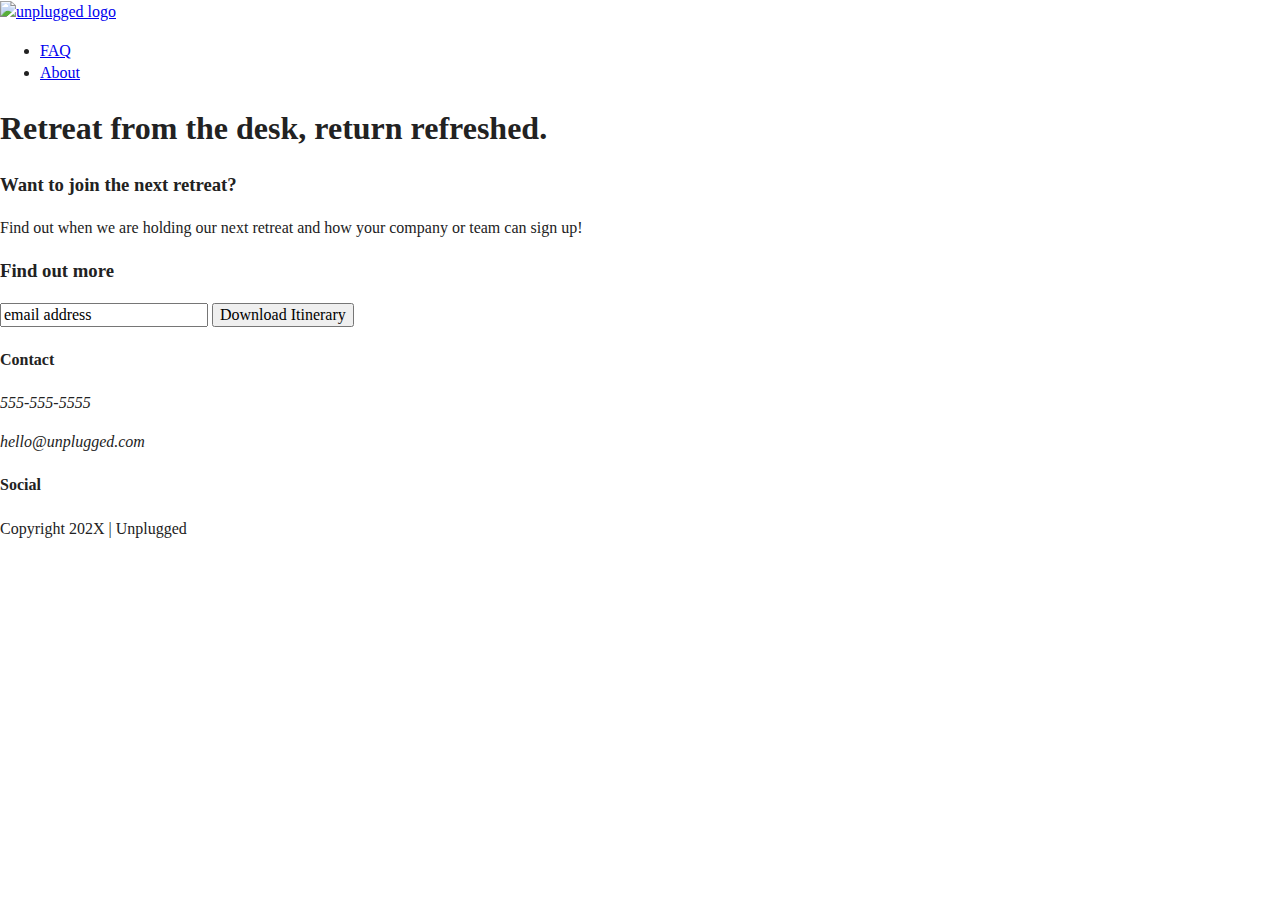
==== index.html @ b441bf8f "homepage html sketched" ====
<!doctype html>
<html class="no-js" lang="">

<head>
  <meta charset="utf-8">
  <title>Unplugged Retreats</title>
  <meta name="description" content="">
  <meta name="viewport" content="width=device-width, initial-scale=1">

  <meta property="og:title" content="">
  <meta property="og:type" content="">
  <meta property="og:url" content="">
  <meta property="og:image" content="">

  <link rel="manifest" href="site.webmanifest">
  <link rel="apple-touch-icon" href="icon.png">
  <!-- Place favicon.ico in the root directory -->

  <link rel="stylesheet" href="css/normalize.css">
  <link rel="stylesheet" href="css/main.css">

  <meta name="theme-color" content="#fafafa">
</head>

<body>

  <header>
    <div>
      <a href="#"><img src="" alt="unplugged logo"></a>
      <nav>
        <ul>
          <li><a href="faq/index.html" rel="noopener">FAQ</a></li>
          <li><a href="about/index.html" rel="noopener">About</a></li>
        </ul>
      </nav>
    </div>
  </header>

  <main>

    <section class="hero-area">
      <div class="content-wrapper">
        <h1>Retreat from the desk, return refreshed.</h1>
      </div>
    </section>

    <aside>
      <h3>Want to join the next retreat?</h3>
      <p>Find out when we are holding our next retreat and how your company or team can sign up!</p>
      <h3>Find out more</h3>
      <div>
        <input type="text" name="name" value="email address">
        <input type="button" value="Download Itinerary">
      </div>
    </aside>
  
  </main> <!-- main wrapper -->
  
  <footer>
    <div class="content-wrapper">
      <div class="footer-contact">
        <div class="contact">
          <h4>Contact</h4>
          <div>
            <div>
              <address>
                <p>555-555-5555</p>
                <p>hello@unplugged.com</p>
              </address>
            </div>
          </div>
        </div>
        <div class="social">
          <h4>Social</h4>
          <p><a href="https://www.facebook.com/yoursite" target="_blank" rel="noopener"></a></p>
          <p><a href="https://x.com/yoursite" target="_blank" rel="noopener"></a></p>
          <p><a href="https://instagram.com/yoursite" target="_blank" rel="noopener"></a></p>
        </div>
      </div> 
      <!-- footer content ends -->
       <div class="copyright">
         <p>Copyright 202X | Unplugged</p>
       </div>
    </div>
    <!-- footer content-wrapper ends -->
  </footer>

  <script src="js/vendor/modernizr-3.11.2.min.js"></script>
  <script src="js/plugins.js"></script>
  <script src="js/main.js"></script>

  <!-- Google Analytics: change UA-XXXXX-Y to be your site's ID. -->
  <script>
    window.ga = function () { ga.q.push(arguments) }; ga.q = []; ga.l = +new Date;
    ga('create', 'UA-XXXXX-Y', 'auto'); ga('set', 'anonymizeIp', true); ga('set', 'transport', 'beacon'); ga('send', 'pageview')
  </script>
  <script src="https://www.google-analytics.com/analytics.js" async></script>
</body>

</html>
---- css/main.css ----
/*! HTML5 Boilerplate v8.0.0 | MIT License | https://html5boilerplate.com/ */

/* main.css 2.1.0 | MIT License | https://github.com/h5bp/main.css#readme */
/*
 * What follows is the result of much research on cross-browser styling.
 * Credit left inline and big thanks to Nicolas Gallagher, Jonathan Neal,
 * Kroc Camen, and the H5BP dev community and team.
 */

/* ==========================================================================
   Base styles: opinionated defaults
   ========================================================================== */

html {
  color: #222;
  font-size: 1em;
  line-height: 1.4;
}

/*
 * Remove text-shadow in selection highlight:
 * https://twitter.com/miketaylr/status/12228805301
 *
 * Vendor-prefixed and regular ::selection selectors cannot be combined:
 * https://stackoverflow.com/a/16982510/7133471
 *
 * Customize the background color to match your design.
 */

::-moz-selection {
  background: #b3d4fc;
  text-shadow: none;
}

::selection {
  background: #b3d4fc;
  text-shadow: none;
}

/*
 * A better looking default horizontal rule
 */

hr {
  display: block;
  height: 1px;
  border: 0;
  border-top: 1px solid #ccc;
  margin: 1em 0;
  padding: 0;
}

/*
 * Remove the gap between audio, canvas, iframes,
 * images, videos and the bottom of their containers:
 * https://github.com/h5bp/html5-boilerplate/issues/440
 */

audio,
canvas,
iframe,
img,
svg,
video {
  vertical-align: middle;
}

/*
 * Remove default fieldset styles.
 */

fieldset {
  border: 0;
  margin: 0;
  padding: 0;
}

/*
 * Allow only vertical resizing of textareas.
 */

textarea {
  resize: vertical;
}

/* ==========================================================================
   Author's custom styles
   ========================================================================== */

/* ==========================================================================
   Helper classes
   ========================================================================== */

/*
 * Hide visually and from screen readers
 */

.hidden,
[hidden] {
  display: none !important;
}

/*
 * Hide only visually, but have it available for screen readers:
 * https://snook.ca/archives/html_and_css/hiding-content-for-accessibility
 *
 * 1. For long content, line feeds are not interpreted as spaces and small width
 *    causes content to wrap 1 word per line:
 *    https://medium.com/@jessebeach/beware-smushed-off-screen-accessible-text-5952a4c2cbfe
 */

.sr-only {
  border: 0;
  clip: rect(0, 0, 0, 0);
  height: 1px;
  margin: -1px;
  overflow: hidden;
  padding: 0;
  position: absolute;
  white-space: nowrap;
  width: 1px;
  /* 1 */
}

/*
 * Extends the .sr-only class to allow the element
 * to be focusable when navigated to via the keyboard:
 * https://www.drupal.org/node/897638
 */

.sr-only.focusable:active,
.sr-only.focusable:focus {
  clip: auto;
  height: auto;
  margin: 0;
  overflow: visible;
  position: static;
  white-space: inherit;
  width: auto;
}

/*
 * Hide visually and from screen readers, but maintain layout
 */

.invisible {
  visibility: hidden;
}

/*
 * Clearfix: contain floats
 *
 * For modern browsers
 * 1. The space content is one way to avoid an Opera bug when the
 *    `contenteditable` attribute is included anywhere else in the document.
 *    Otherwise it causes space to appear at the top and bottom of elements
 *    that receive the `clearfix` class.
 * 2. The use of `table` rather than `block` is only necessary if using
 *    `:before` to contain the top-margins of child elements.
 */

.clearfix::before,
.clearfix::after {
  content: " ";
  display: table;
}

.clearfix::after {
  clear: both;
}

/* ==========================================================================
   EXAMPLE Media Queries for Responsive Design.
   These examples override the primary ('mobile first') styles.
   Modify as content requires.
   ========================================================================== */

@media only screen and (min-width: 35em) {
  /* Style adjustments for viewports that meet the condition */
}

@media print,
  (-webkit-min-device-pixel-ratio: 1.25),
  (min-resolution: 1.25dppx),
  (min-resolution: 120dpi) {
  /* Style adjustments for high resolution devices */
}

/* ==========================================================================
   Print styles.
   Inlined to avoid the additional HTTP request:
   https://www.phpied.com/delay-loading-your-print-css/
   ========================================================================== */

@media print {
  *,
  *::before,
  *::after {
    background: #fff !important;
    color: #000 !important;
    /* Black prints faster */
    box-shadow: none !important;
    text-shadow: none !important;
  }

  a,
  a:visited {
    text-decoration: underline;
  }

  a[href]::after {
    content: " (" attr(href) ")";
  }

  abbr[title]::after {
    content: " (" attr(title) ")";
  }

  /*
   * Don't show links that are fragment identifiers,
   * or use the `javascript:` pseudo protocol
   */
  a[href^="#"]::after,
  a[href^="javascript:"]::after {
    content: "";
  }

  pre {
    white-space: pre-wrap !important;
  }

  pre,
  blockquote {
    border: 1px solid #999;
    page-break-inside: avoid;
  }

  /*
   * Printing Tables:
   * https://web.archive.org/web/20180815150934/http://css-discuss.incutio.com/wiki/Printing_Tables
   */
  thead {
    display: table-header-group;
  }

  tr,
  img {
    page-break-inside: avoid;
  }

  p,
  h2,
  h3 {
    orphans: 3;
    widows: 3;
  }

  h2,
  h3 {
    page-break-after: avoid;
  }
}
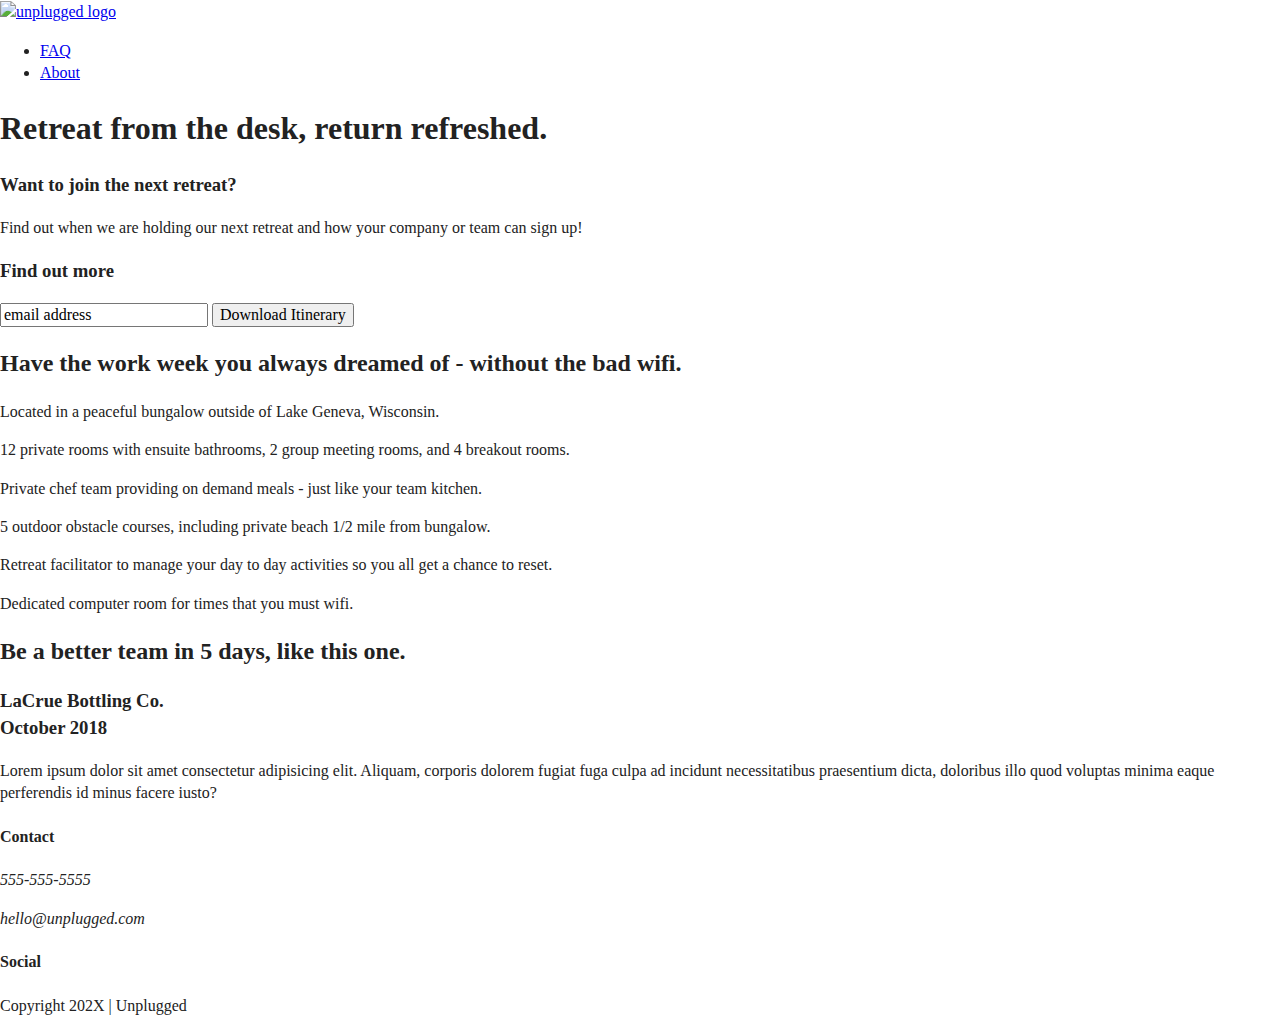
==== commit 8053d404: "homepage and about page html sketched" ====
--- a/index.html
+++ b/index.html
@@ -25,8 +25,9 @@
 <body>
 
   <header>
-    <div>
+    <div class="content-wrapper">
       <a href="#"><img src="" alt="unplugged logo"></a>
+      <div class="header-divider"></div>
       <nav>
         <ul>
           <li><a href="faq/index.html" rel="noopener">FAQ</a></li>
@@ -45,45 +46,108 @@
     </section>
 
     <aside>
-      <h3>Want to join the next retreat?</h3>
-      <p>Find out when we are holding our next retreat and how your company or team can sign up!</p>
-      <h3>Find out more</h3>
-      <div>
-        <input type="text" name="name" value="email address">
-        <input type="button" value="Download Itinerary">
+      <div class="content-wrapper">
+        <div class="form-description">
+          <h3>Want to join the next retreat?</h3>
+          <p>Find out when we are holding our next retreat and how your company or team can sign up!</p>
+        </div>
+        <div class="form">
+          <h3>Find out more</h3>
+          <input type="text" name="name" value="email address">
+          <input type="button" value="Download Itinerary">
+        </div>
       </div>
     </aside>
-  
+
+    <section class="features">
+      <div class="content-wrapper">
+        <h2>Have the work week you always dreamed of - without the bad wifi.</h2>
+        <div class="features-items">
+          <article>
+            <p class="fontawesome-icon"></p>
+            <p class="features-item-description">
+              Located in a peaceful bungalow outside of Lake Geneva, Wisconsin. 
+            </p>
+          </article>
+          <article>
+            <p class="fontawesome-icon"></p>
+            <p class="features-item-description">
+              12 private rooms with ensuite bathrooms, 2 group meeting rooms, and 4 breakout rooms.
+            </p>
+          </article>
+          <article>
+            <p class="fontawesome-icon"></p>
+            <p class="features-item-description">
+              Private chef team providing on demand meals - just like your team kitchen.
+            </p>
+          </article>
+          <article>
+            <p class="fontawesome-icon"></p>
+            <p class="features-item-description">
+              5 outdoor obstacle courses, including private beach 1/2 mile from bungalow.
+            </p>
+          </article>
+          <article>
+            <p class="fontawesome-icon"></p>
+            <p class="features-item-description">
+              Retreat facilitator to manage your day to day activities so you all get a chance to reset.
+            </p>
+          </article>
+          <article>
+            <p class="fontawesome-icon"></p>
+            <p class="features-item-description">
+              Dedicated computer room for times that you must wifi.
+            </p>
+          </article>
+        </div>
+      </div>
+    </section>
+
+    <section class="reviews">
+      <div class="content-wrapper">
+        <h2>Be a better team in 5 days, like this one.</h2>
+        <article>
+          <!-- team image -->
+          <div>  
+            <h3>LaCrue Bottling Co. <br>October 2018</h3>
+            <p>
+              Lorem ipsum dolor sit amet consectetur adipisicing elit.
+              Aliquam, corporis dolorem fugiat fuga culpa ad incidunt necessitatibus praesentium dicta, 
+              doloribus illo quod voluptas minima eaque perferendis id minus facere iusto?
+            </p>
+          </div>
+        </article>
+      </div>
+    </section>
+
   </main> <!-- main wrapper -->
-  
+
   <footer>
     <div class="content-wrapper">
-      <div class="footer-contact">
+      <div class="footer-content">
         <div class="contact">
           <h4>Contact</h4>
-          <div>
-            <div>
-              <address>
-                <p>555-555-5555</p>
-                <p>hello@unplugged.com</p>
-              </address>
-            </div>
-          </div>
+          <address>
+            <p>555-555-5555</p>
+            <p>hello@unplugged.com</p>
+          </address>
         </div>
         <div class="social">
           <h4>Social</h4>
-          <p><a href="https://www.facebook.com/yoursite" target="_blank" rel="noopener"></a></p>
-          <p><a href="https://x.com/yoursite" target="_blank" rel="noopener"></a></p>
-          <p><a href="https://instagram.com/yoursite" target="_blank" rel="noopener"></a></p>
+          <div class="social-icons">
+            <p><a href="https://www.facebook.com/skillcrush" target="_blank" rel="noopener"></a></p>
+            <p><a href="https://x.com/skillcrush" target="_blank" rel="noopener"></a></p>
+            <p><a href="https://instagram.com/skillcrush" target="_blank" rel="noopener"></a></p>
+          </div>
         </div>
-      </div> 
+      </div>
       <!-- footer content ends -->
-       <div class="copyright">
-         <p>Copyright 202X | Unplugged</p>
-       </div>
     </div>
     <!-- footer content-wrapper ends -->
-  </footer>
+      <div class="copyright">
+        <p>Copyright 202X | Unplugged</p>
+      </div>
+    </footer>
 
   <script src="js/vendor/modernizr-3.11.2.min.js"></script>
   <script src="js/plugins.js"></script>
@@ -97,4 +161,4 @@
   <script src="https://www.google-analytics.com/analytics.js" async></script>
 </body>
 
-</html>
+</html>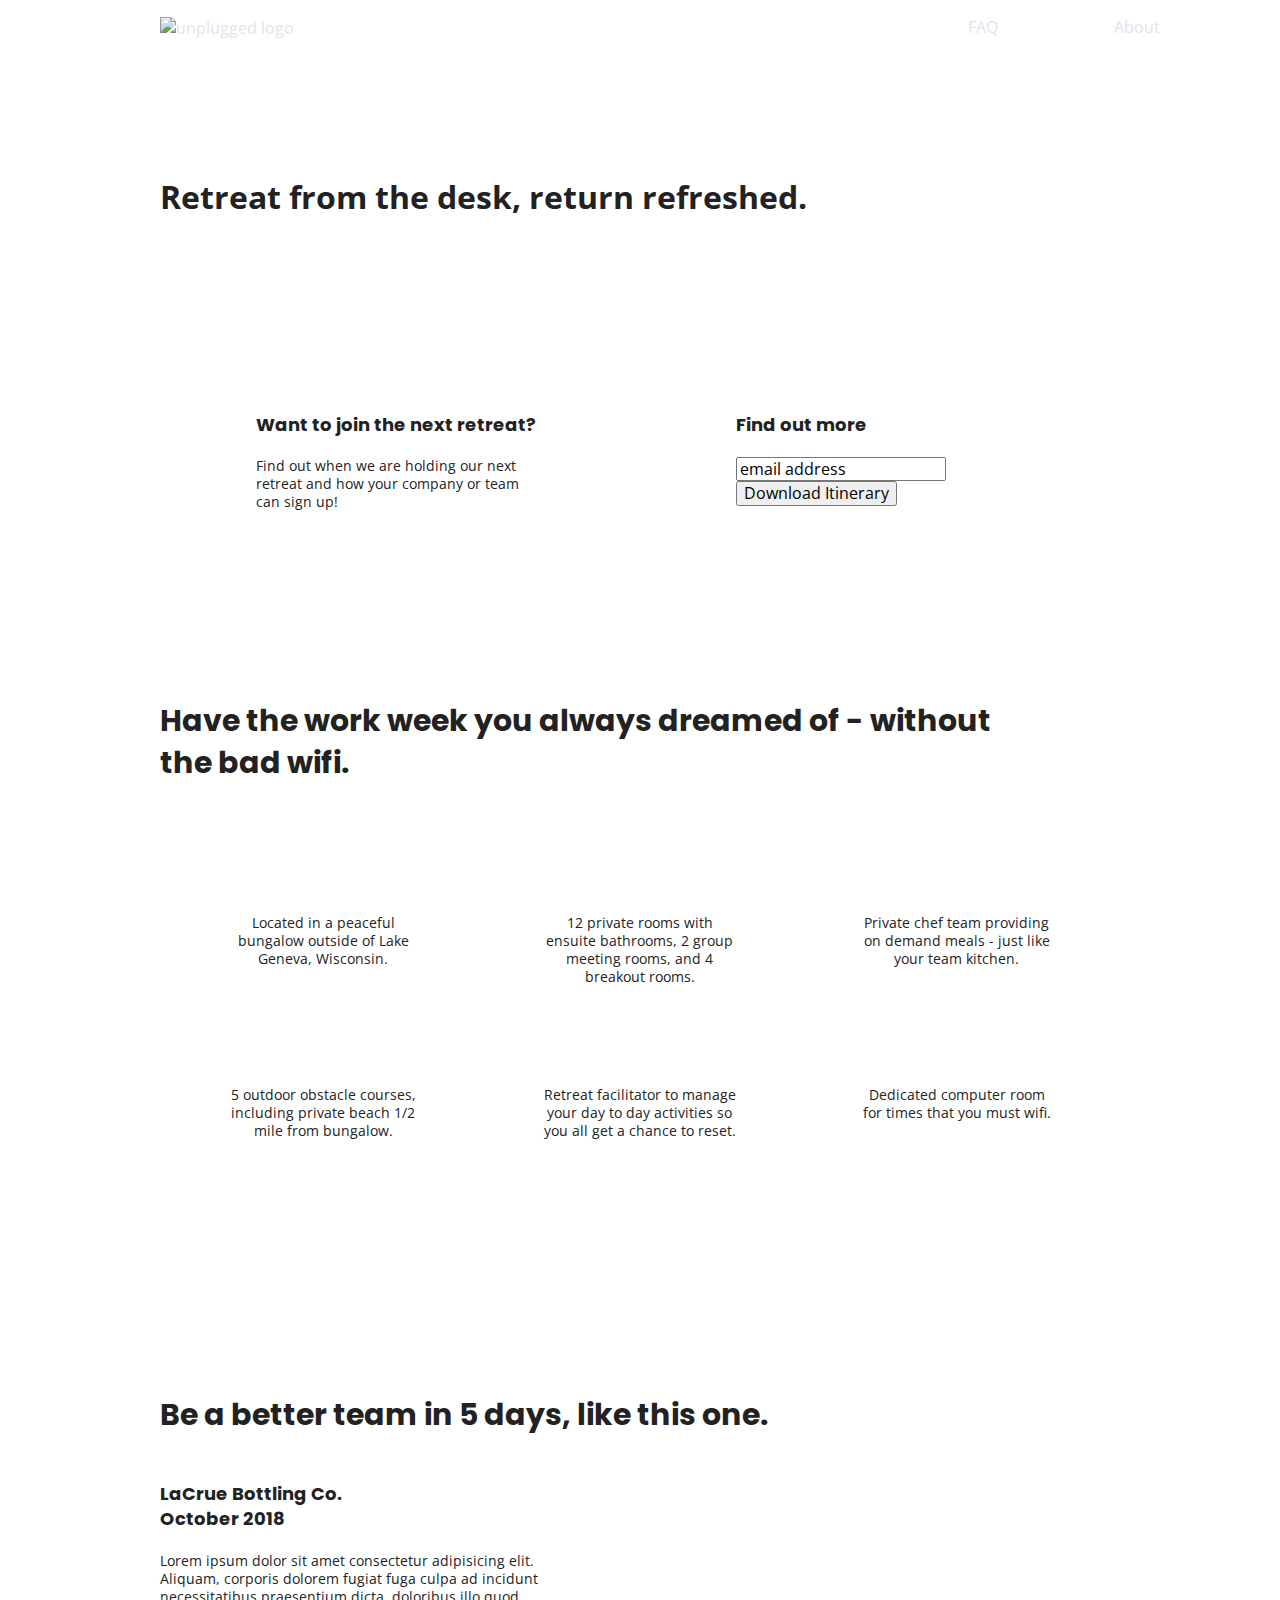
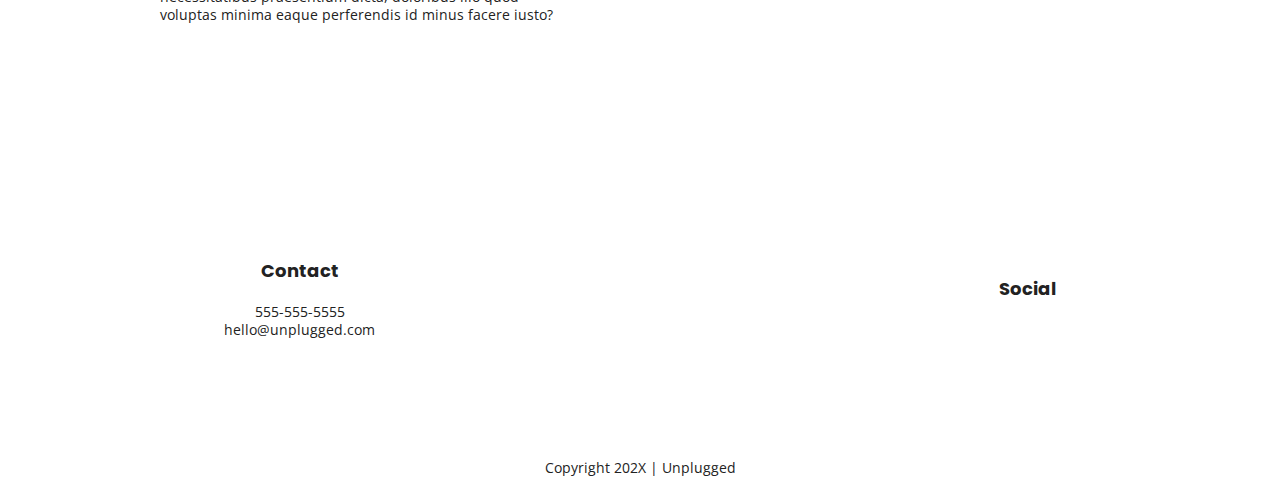
==== commit 09455aa3: "font styles added" ====
--- a/index.html
+++ b/index.html
@@ -18,6 +18,7 @@
 
   <link rel="stylesheet" href="css/normalize.css">
   <link rel="stylesheet" href="css/main.css">
+  <link href="https://fonts.googleapis.com/css?family=Open+Sans:400,700|Poppins:500,700" rel="stylesheet">
 
   <meta name="theme-color" content="#fafafa">
 </head>
--- a/css/main.css
+++ b/css/main.css
@@ -86,6 +86,229 @@
 /* ==========================================================================
    Author's custom styles
    ========================================================================== */
+
+/* General Styles */
+
+html {
+  font-size: 1rem;
+}
+
+body {
+  font-size: 1em;
+  font-family: 'Open Sans', sans-serif;
+  text-align: left;
+}
+
+ul,
+ol {
+  list-style-type: none;
+}
+
+a {
+  color: #e2e3ed;
+  text-decoration: none;
+}
+
+h2 {
+  font-family: 'Poppins', sans-serif;
+  font-size: 1.875em;
+}
+
+h3,
+h4 {
+  font-family: 'Poppins', sans-serif;
+  margin: 20px 0;
+  font-size: 1.125em;
+}
+
+p {
+  font-size: .875em;
+  line-height: 1.285;
+}
+
+address {
+  font-style: normal;
+}
+
+.content-wrapper {
+  width: 90%;
+  margin: 50px 0;
+}
+
+/* --- base header - footer styles --- */
+header {
+  display: flex;
+  justify-content: center;
+  padding: 15px 0;
+}
+
+header .content-wrapper {
+  display: flex;
+  justify-content: center;
+  align-items: center;
+  flex-flow: row wrap;
+  margin: 0;
+}
+
+.header-divider {
+  width: 100%;
+  height: 1px;
+  margin: 10px 0 20px 0;
+}
+
+header nav {
+  width: 60%;
+}
+
+header nav ul {
+  display: flex;
+  justify-content: space-around;
+  width: 100%;
+  margin: 0;
+}
+
+footer {
+  display: flex;
+  flex-direction: column;
+  align-items: center;
+  text-align: center;
+}
+
+footer .content-wrapper {
+  width: 55%;
+}
+
+footer .contact {
+  margin-bottom: 50px;
+}
+
+footer .social-icons {
+  display: flex;
+  justify-content: space-around;
+  align-items: center;
+}
+
+footer .social-icons p {
+  display: flex;
+  justify-content: center;
+  align-items: center;
+}
+
+footer p {
+  margin: 0;
+}
+
+footer h4 {
+  margin: 20px 0;
+}
+
+footer .copyright {
+  margin: 20px 0;
+}
+
+/* homepage */
+
+.hero-area {
+  display: flex;
+  justify-content: center;
+}
+
+aside {
+  display: flex;
+  justify-content: center;
+}
+
+aside h3 {
+  margin: 20px 0;
+}
+
+.form-description p {
+  margin-bottom: 30;
+}
+
+.features {
+  display: flex;
+  justify-content: center;
+}
+
+.features h2 {
+  margin-bottom: 60px;
+}
+
+.features .features-items {
+  display: flex;
+  justify-content: center;
+  align-items: flex-start;
+  flex-flow: row wrap;
+  text-align: center;
+}
+
+.features article {
+  width: 60%;
+  margin: 30px 0;
+}
+
+.features p {
+  margin: 0;
+}
+
+.features article .fontawesome-icon {
+  margin-bottom: 40px;
+}
+
+.reviews {
+  display: flex;
+  justify-content: center;
+}
+
+.reviews h3 {
+  width: 55%;
+}
+
+
+/* About page */
+
+.mission {
+  display: flex;
+  justify-content: center;
+}
+
+.contact-section {
+  display: flex;
+  justify-content: center;
+}
+
+.contact-content p {
+  margin: 0;
+}
+
+/* FAQ page */
+
+.faq {
+  display: flex;
+  justify-content: center;
+}
+
+.faq .content-wrapper {
+  display: flex;
+  justify-content: center;
+  align-items: flex-start;
+  flex-flow: row wrap;
+  margin: 50px 0 0 0;
+}
+
+.faq h2 {
+  margin-bottom: 40px;
+}
+
+.faq-content {
+  margin-bottom: 50px;
+}
+
+
+
+
+
 
 /* ==========================================================================
    Helper classes
@@ -175,15 +398,200 @@
    Modify as content requires.
    ========================================================================== */
 
-@media only screen and (min-width: 35em) {
-  /* Style adjustments for viewports that meet the condition */
-}
-
-@media print,
-  (-webkit-min-device-pixel-ratio: 1.25),
-  (min-resolution: 1.25dppx),
-  (min-resolution: 120dpi) {
-  /* Style adjustments for high resolution devices */
+/* Tablet Styles */
+@media only screen and (min-width: 768px) {
+
+  /* General styles */
+  .content-wrapper {
+    max-width: 640px;
+    margin: 100px 0;
+  }
+
+  /* Header */
+
+  header {
+    padding: 33px 0;
+  }
+
+
+  header .content-wrapper {
+    width: 100%;
+    justify-content: space-between;
+  }
+
+  header nav {
+    width: 20%;
+  }
+
+  header nav ul {
+    justify-content: space-between;
+  }
+
+  .header-divider {
+    display: none;
+  }
+
+  /* Aside */
+
+  aside .content-wrapper {
+    display: flex;
+    justify-content: space-between;
+    align-content: flex-start;
+    margin: 50px 0;
+  }
+
+  aside .content-wrapper .form-description,
+  aside .content-wrapper .form {
+    width: 40%;
+    margin: 0;
+  }
+
+  /* Features */
+
+  .features article {
+    display: flex;
+    align-items: center;
+    flex-flow: column wrap;
+    flex-basis: 50%;
+  }
+
+  .features .features-item-description {
+    width: 62%;
+  }
+
+  /* Reviews */
+  .reviews article {
+    display: flex;
+    justify-content: space-between;
+  }
+
+  /* reviews IMAGE next to div 50% */
+
+  .reviews article div {
+    width: 49%;
+  }
+
+  /* Footer */
+  footer .content-wrapper {
+    width: 65%;
+  }
+
+  .footer-content {
+    display: flex;
+    justify-content: space-between;
+    align-items: center;
+  }
+
+  footer .contact {
+    margin-bottom: 0;
+  }
+
+  footer .copyright {
+    width: 100%;
+  }
+
+  /* ==========================================================================
+   About Page
+   ========================================================================== */
+
+  .mission-content {
+    display: flex;
+    justify-content: space-between;
+    align-items: flex-start;
+    padding-top: 20px;
+  }
+
+  .mission-content p {
+    width: 45%;
+  }
+
+  .contact-section .content-wrapper h2 {
+    width: 80%;
+  }
+
+  .contact-content {
+    display: flex;
+    justify-content: space-between;
+    align-items: flex-start;
+  }
+
+  /* ==========================================================================
+   FAQ Page
+   ========================================================================== */
+
+  .faq .content-wrapper {
+    justify-content: space-between;
+  }
+
+  .faq-content {
+    flex-basis: 45%;
+  }
+
+  .faq h2 {
+    width: 100%;
+  }
+
+}
+
+@media only screen and (min-width: 1200px) {
+
+  .content-wrapper {
+    max-width: 960px;
+  }
+
+
+  header {
+    padding: 15px;
+  }
+
+  .content-wrapper {
+    max-width: 960px;
+  }
+
+  /* Hero */
+  .hero-area h1 {
+    width: 80%;
+  }
+
+  /* Aside */
+  aside .content-wrapper {
+    justify-content: space-around;
+  }
+
+  aside .content-wrapper .form-description,
+  aside .content-wrapper .form {
+    width: 30%;
+  }
+
+  /* Features */
+  .features h2 {
+    width: 90%;
+  }
+
+  .features article {
+    flex-basis: 33%;
+  }
+
+  /* Reviews */
+  .reviews article div {
+    width: 42%;
+  }
+
+  /* ==========================================================================
+ About Page
+ ========================================================================== */
+  .mission h2,
+  .contact-section .content-wrapper h2 {
+    width: 95%;
+  }
+
+  /* ==========================================================================
+ FAQ Page
+ ========================================================================== */
+  .faq h2 {
+    width: 100%;
+  }
+
 }
 
 /* ==========================================================================
@@ -193,6 +601,7 @@
    ========================================================================== */
 
 @media print {
+
   *,
   *::before,
   *::after {
@@ -259,5 +668,4 @@
   h3 {
     page-break-after: avoid;
   }
-}
-
+}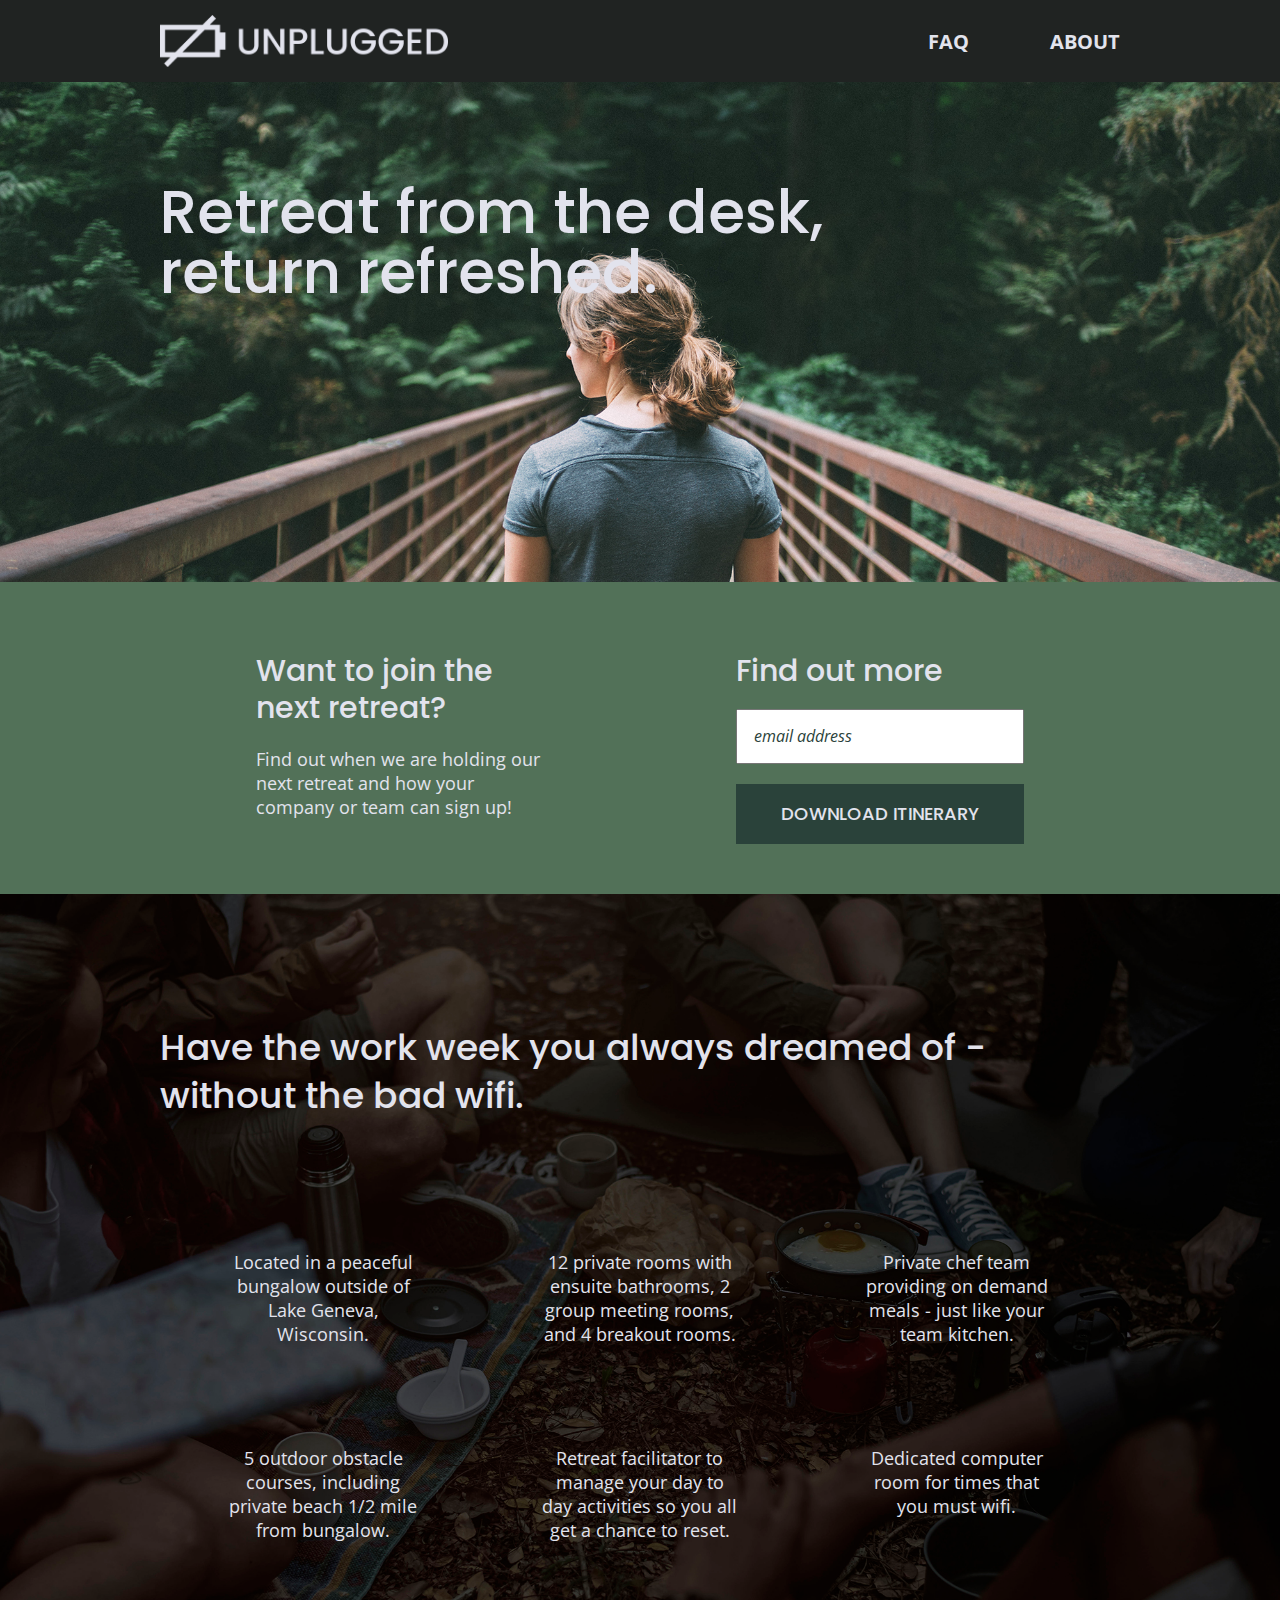
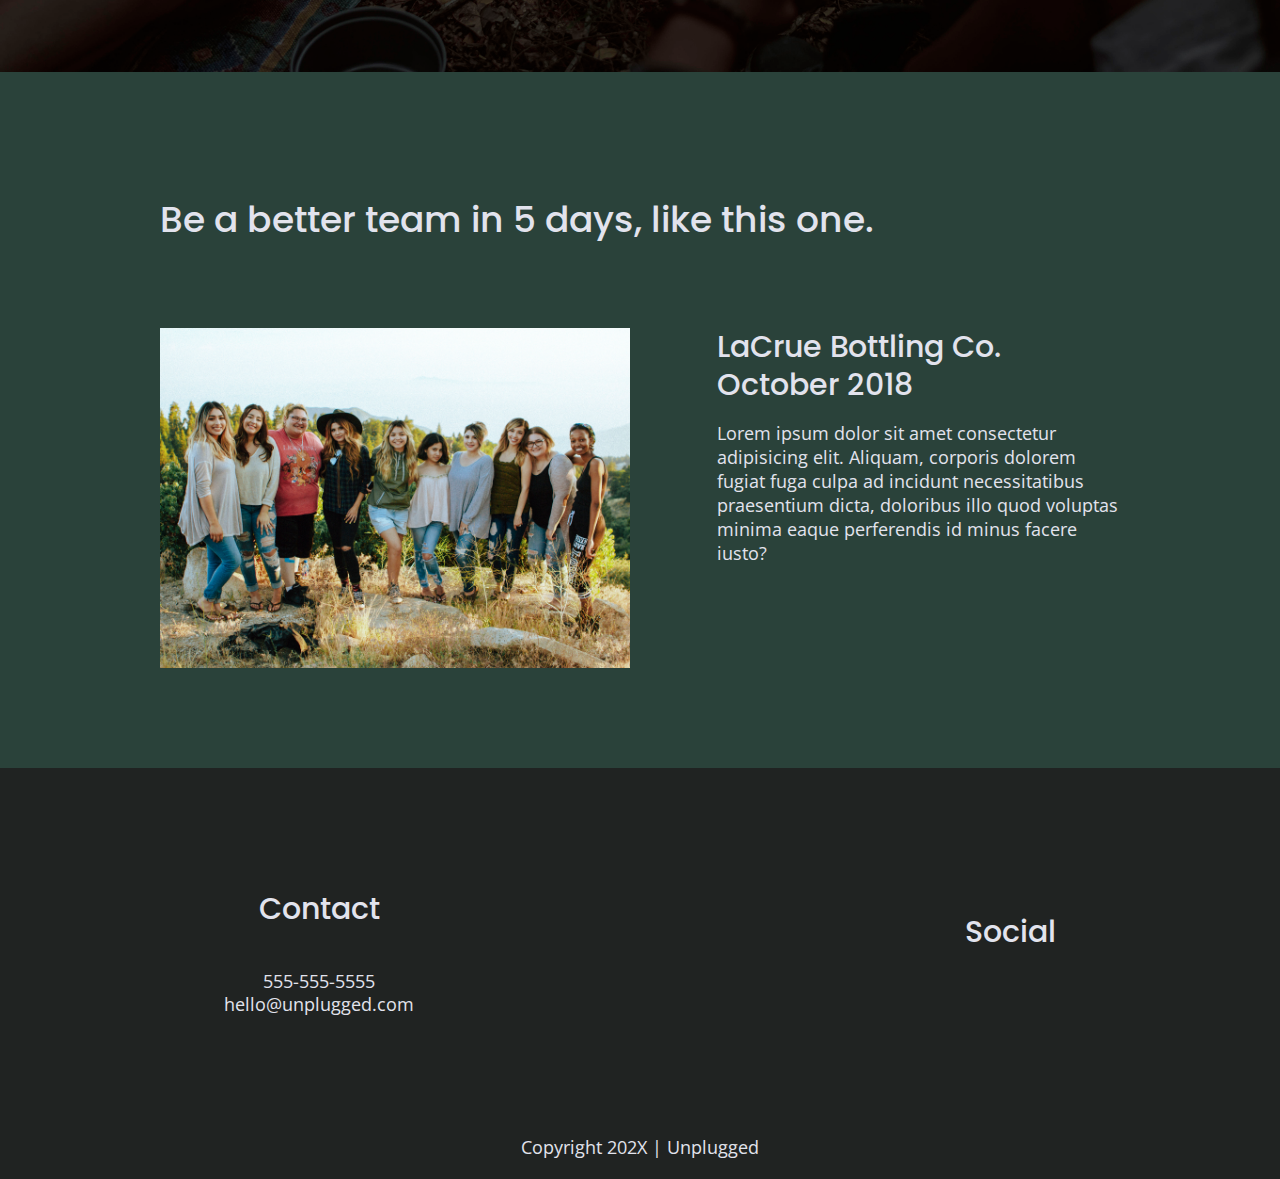
==== commit e1597cd1: "images added to homepage" ====
--- a/index.html
+++ b/index.html
@@ -27,7 +27,9 @@
 
   <header>
     <div class="content-wrapper">
-      <a href="#"><img src="" alt="unplugged logo"></a>
+      <figure>
+        <a href="#"><img src="img/unpluggedlogo.png" alt="unplugged logo"></a>
+      </figure>
       <div class="header-divider"></div>
       <nav>
         <ul>
@@ -108,7 +110,9 @@
       <div class="content-wrapper">
         <h2>Be a better team in 5 days, like this one.</h2>
         <article>
-          <!-- team image -->
+          <figure>
+            <img src="img/unplugged-retreat-lacrue.jpg" alt="Group of happy people at an outdoor retreat.">
+          </figure>
           <div>  
             <h3>LaCrue Bottling Co. <br>October 2018</h3>
             <p>
--- a/css/main.css
+++ b/css/main.css
@@ -97,11 +97,14 @@
   font-size: 1em;
   font-family: 'Open Sans', sans-serif;
   text-align: left;
+  color: #e2e3ed;
 }
 
 ul,
 ol {
   list-style-type: none;
+  margin: 0;
+  padding: 0;
 }
 
 a {
@@ -112,12 +115,14 @@
 h2 {
   font-family: 'Poppins', sans-serif;
   font-size: 1.875em;
+  font-weight: 500;
 }
 
 h3,
 h4 {
   font-family: 'Poppins', sans-serif;
   margin: 20px 0;
+  font-weight: 500;
   font-size: 1.125em;
 }
 
@@ -135,11 +140,21 @@
   margin: 50px 0;
 }
 
-/* --- base header - footer styles --- */
+img { 
+	width: 100%;
+}
+ 
+figure {
+    margin: 0;
+}
+
+/* -------------------- Base Header - Footer Styles -------------------- */
+
 header {
   display: flex;
   justify-content: center;
   padding: 15px 0;
+  background-color: #202322;
 }
 
 header .content-wrapper {
@@ -150,7 +165,12 @@
   margin: 0;
 }
 
+header figure {
+  width: 60%;
+}
+
 .header-divider {
+  background: #3a3a3a;
   width: 100%;
   height: 1px;
   margin: 10px 0 20px 0;
@@ -158,6 +178,9 @@
 
 header nav {
   width: 60%;
+  font-size: 1.125em;
+  font-weight: 700;
+  text-transform: uppercase;
 }
 
 header nav ul {
@@ -167,11 +190,16 @@
   margin: 0;
 }
 
+header nav ul li {
+  font-size: 1.125em;
+}
+
 footer {
   display: flex;
   flex-direction: column;
   align-items: center;
   text-align: center;
+  background-color: #202322;
 }
 
 footer .content-wrapper {
@@ -184,7 +212,7 @@
 
 footer .social-icons {
   display: flex;
-  justify-content: space-around;
+  justify-content: center;
   align-items: center;
 }
 
@@ -198,30 +226,63 @@
   margin: 0;
 }
 
-footer h4 {
-  margin: 20px 0;
-}
-
 footer .copyright {
   margin: 20px 0;
 }
 
-/* homepage */
+/* -------------------- Mobile Styles - Homepage -------------------- */
 
 .hero-area {
   display: flex;
   justify-content: center;
+  background: url('../img/unplugged-retreat.jpg') center no-repeat #333;
+  background-size: cover;
+  min-height: 500px;
+}
+
+.hero-area h1 {
+  font-family: 'Poppins', Helvetica, Arial, sans-serif;
+  font-size: 2.25em;
+  font-weight: 500;
+  line-height: 1.2;
 }
 
 aside {
   display: flex;
   justify-content: center;
+  background-color: #527158;
 }
 
 aside h3 {
   margin: 20px 0;
 }
 
+aside .form {
+  margin-top: 30px;
+}
+
+input[type=text] {
+  box-sizing: border-box;
+  width: 100%;
+  color: #2a423a;
+  font-style: italic;
+  padding: 1em;
+}
+
+input[type=button] {
+  width: 100%;
+  padding: 20px 0;
+  margin-top: 20px;
+  background-color: #2a423a;
+  font-family: 'Poppins', Helvetica, Arial, sans-serif;
+  font-weight: 500;
+  font-size: 1.125em;
+  color: #e2e3ed;
+  border: none;
+  text-align: center;
+  text-transform: uppercase;
+}
+
 .form-description p {
   margin-bottom: 30;
 }
@@ -229,6 +290,8 @@
 .features {
   display: flex;
   justify-content: center;
+  background: url('../img/unplugged-retreat-features.jpg') center no-repeat #333;
+  background-size: cover;
 }
 
 .features h2 {
@@ -249,6 +312,7 @@
 }
 
 .features p {
+  text-align: center;
   margin: 0;
 }
 
@@ -259,10 +323,17 @@
 .reviews {
   display: flex;
   justify-content: center;
+  background-color: #2a423a;
+}
+
+.reviews h2 {
+  margin-bottom: 40px;
+  line-height: 1;
 }
 
 .reviews h3 {
   width: 55%;
+  margin: 20px 0;
 }
 
 
@@ -271,11 +342,13 @@
 .mission {
   display: flex;
   justify-content: center;
+  background-color: #527158;
 }
 
 .contact-section {
   display: flex;
   justify-content: center;
+  background-color: #2a423a;
 }
 
 .contact-content p {
@@ -287,6 +360,7 @@
 .faq {
   display: flex;
   justify-content: center;
+  background-color: #527158;
 }
 
 .faq .content-wrapper {
@@ -299,16 +373,16 @@
 
 .faq h2 {
   margin-bottom: 40px;
+  line-height: 1;
 }
 
 .faq-content {
   margin-bottom: 50px;
 }
 
-
-
-
-
+.faq-content h4 {
+  line-height: 1.333;
+}
 
 /* ==========================================================================
    Helper classes
@@ -407,6 +481,16 @@
     margin: 100px 0;
   }
 
+  h2 {
+    font-size: 2.25em;
+    line-height: 1.333;
+  }
+
+  h3 {
+    font-size: 1.5em;
+    line-height: 1.25;
+  }
+
   /* Header */
 
   header {
@@ -419,6 +503,10 @@
     justify-content: space-between;
   }
 
+  header figure {
+    width: 30%;
+  }
+
   header nav {
     width: 20%;
   }
@@ -429,6 +517,14 @@
 
   .header-divider {
     display: none;
+  }
+
+  /* Hero Area */
+
+  .hero-area h1 {
+    font-size: 3em;
+    line-height: 1;
+    margin: 0;
   }
 
   /* Aside */
@@ -465,10 +561,18 @@
     justify-content: space-between;
   }
 
-  /* reviews IMAGE next to div 50% */
-
+  .reviews h2 {
+    width: 85%;
+  }
+
+  .reviews article figure,
   .reviews article div {
     width: 49%;
+  }
+
+  .reviews h3 {
+    width: 75%;
+    margin: 0;
   }
 
   /* Footer */
@@ -480,10 +584,20 @@
     display: flex;
     justify-content: space-between;
     align-items: center;
+    flex-direction: row;
   }
 
   footer .contact {
     margin-bottom: 0;
+  }
+
+  footer h4 {
+    font-size: 1.5em;
+    margin-bottom: 40px;
+  }
+
+  footer p {
+    line-height: 1.285;
   }
 
   footer .copyright {
@@ -515,6 +629,10 @@
     align-items: flex-start;
   }
 
+  .contact-content h4 {
+    font-size: 1.5em;
+  }
+
   /* ==========================================================================
    FAQ Page
    ========================================================================== */
@@ -531,6 +649,12 @@
     width: 100%;
   }
 
+  .faq h4,
+  .faq p {
+    font-size: .875em;
+    line-height: 1.125;
+  }
+
 }
 
 @media only screen and (min-width: 1200px) {
@@ -544,13 +668,24 @@
     padding: 15px;
   }
 
-  .content-wrapper {
-    max-width: 960px;
+  h2 {
+    font-size: 2.25em;
+  }
+
+  h3,
+  h4 {
+    font-size: 1.875em;
+  }
+
+  p {
+    font-size: 1.125em;
+    line-height: 1.333;
   }
 
   /* Hero */
   .hero-area h1 {
     width: 80%;
+    font-size: 3.75em;
   }
 
   /* Aside */
@@ -563,6 +698,10 @@
     width: 30%;
   }
 
+  .form-description p {
+    font-size: 1.125em;
+  }
+
   /* Features */
   .features h2 {
     width: 90%;
@@ -573,8 +712,17 @@
   }
 
   /* Reviews */
+
+  .reviews h2 {
+    padding-bottom: 50px;
+  }
+
   .reviews article div {
     width: 42%;
+  }
+
+  footer h4 {
+    font-size: 1.875em;
   }
 
   /* ==========================================================================
@@ -583,6 +731,11 @@
   .mission h2,
   .contact-section .content-wrapper h2 {
     width: 95%;
+    font-size: 3em;
+  }
+
+  .contact-content h4 {
+    font-size: 1.875em;
   }
 
   /* ==========================================================================
@@ -590,6 +743,13 @@
  ========================================================================== */
   .faq h2 {
     width: 100%;
+    font-size: 3em;
+  }
+
+  .faq h4,
+  .faq p {
+    font-size: 1.125em;
+    line-height: 1;
   }
 
 }
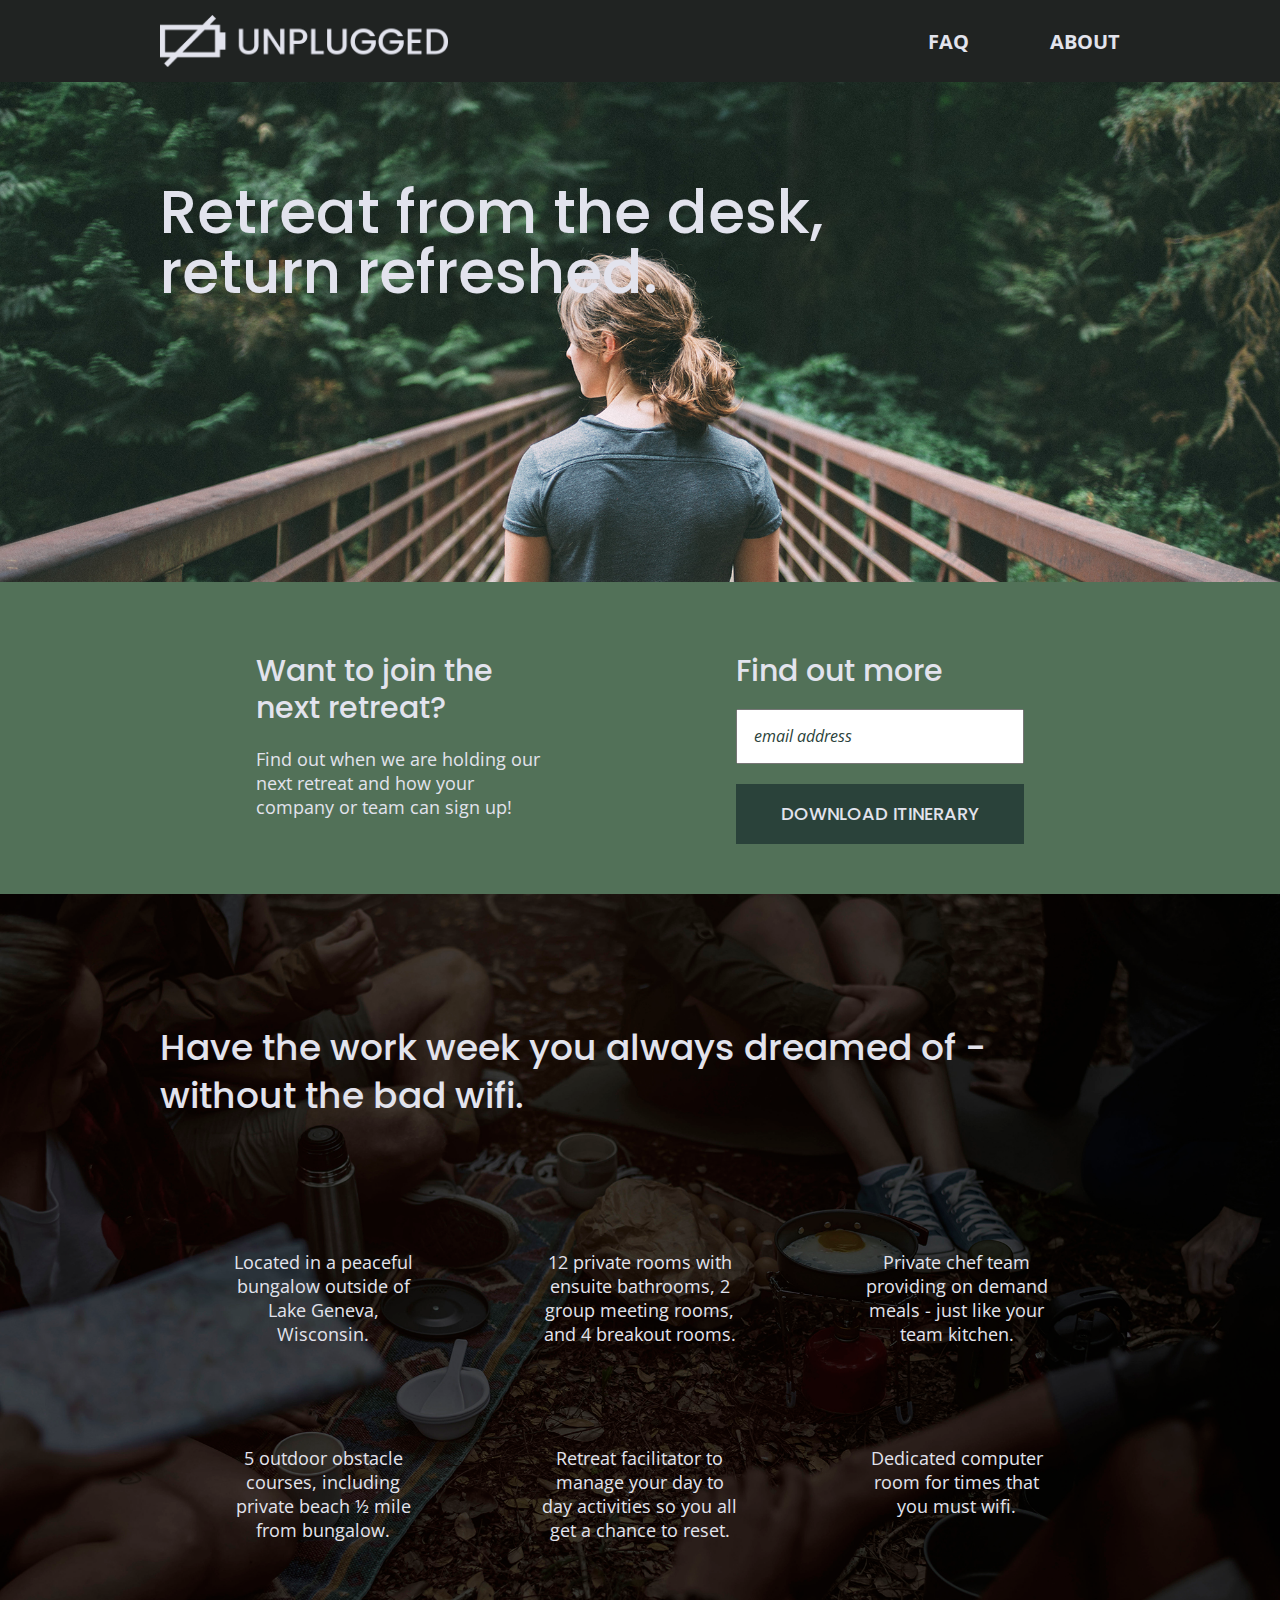
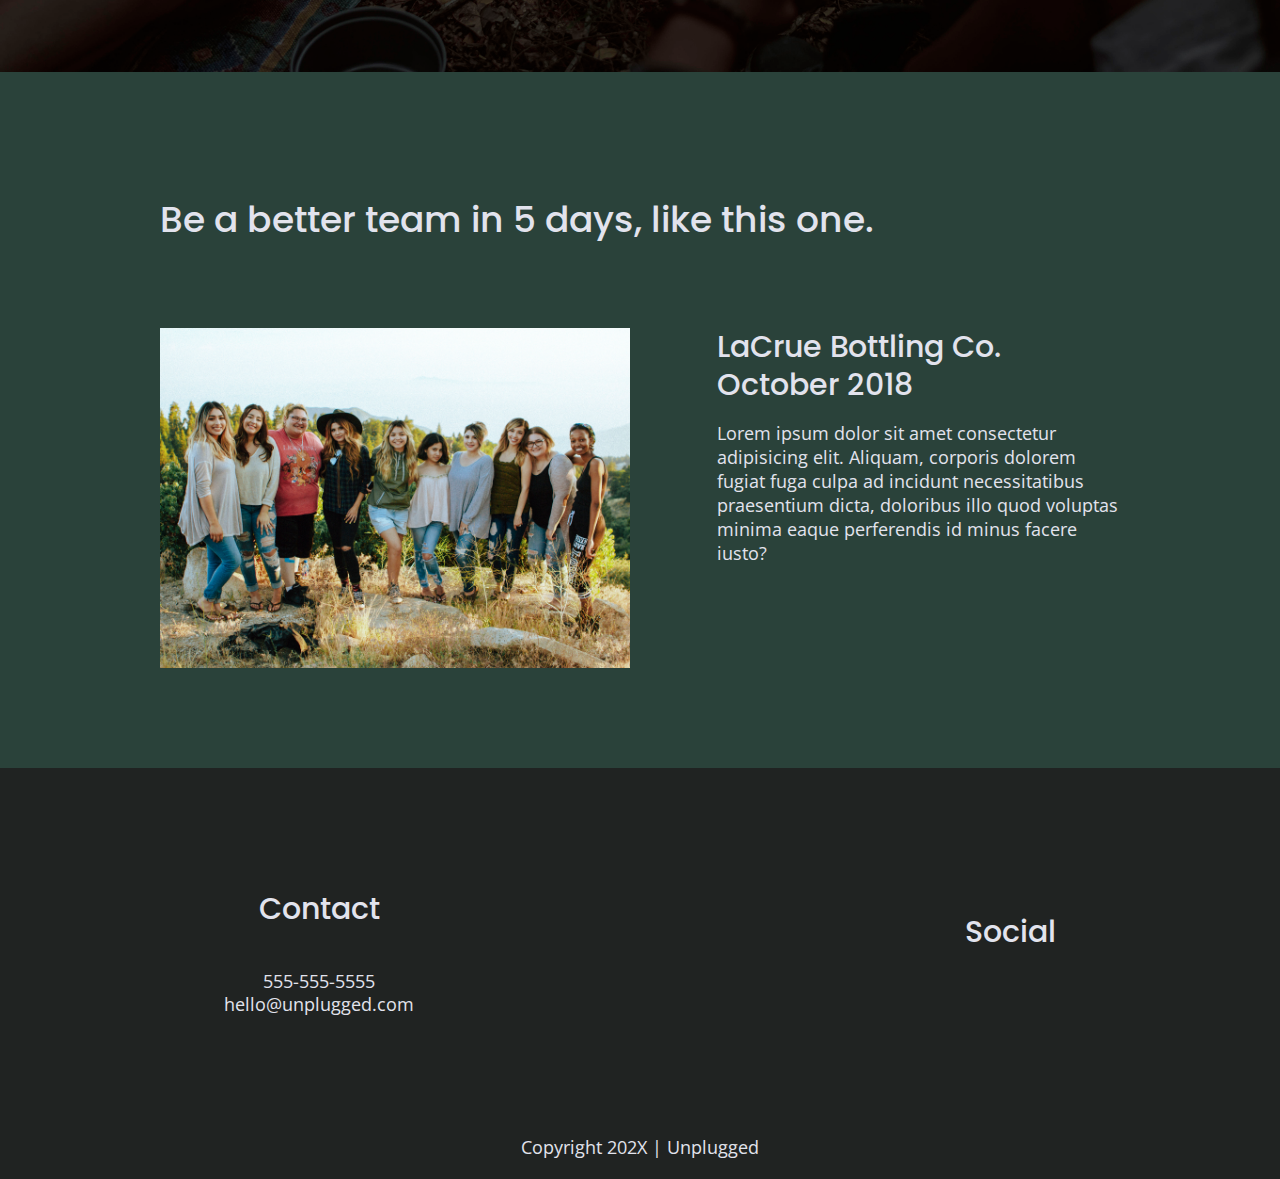
==== commit 6288a4e3: "icons added to homepage" ====
--- a/index.html
+++ b/index.html
@@ -19,6 +19,9 @@
   <link rel="stylesheet" href="css/normalize.css">
   <link rel="stylesheet" href="css/main.css">
   <link href="https://fonts.googleapis.com/css?family=Open+Sans:400,700|Poppins:500,700" rel="stylesheet">
+  <!-- FontAwesome CDN version 5.5 -->
+  <link rel="stylesheet" href="https://use.fontawesome.com/releases/v5.5.0/css/all.css"
+    integrity="sha384-B4dIYHKNBt8Bc12p+WXckhzcICo0wtJAoU8YZTY5qE0Id1GSseTk6S+L3BlXeVIU" crossorigin="anonymous">
 
   <meta name="theme-color" content="#fafafa">
 </head>
@@ -67,37 +70,49 @@
         <h2>Have the work week you always dreamed of - without the bad wifi.</h2>
         <div class="features-items">
           <article>
-            <p class="fontawesome-icon"></p>
+            <p class="fontawesome-icon">
+              <i class="fas fa-campground"></i>
+            </p>
             <p class="features-item-description">
-              Located in a peaceful bungalow outside of Lake Geneva, Wisconsin. 
+              Located in a peaceful bungalow outside of Lake Geneva, Wisconsin.
             </p>
           </article>
           <article>
-            <p class="fontawesome-icon"></p>
+            <p class="fontawesome-icon">
+              <i class="fas fa-bed"></i>
+            </p>
             <p class="features-item-description">
               12 private rooms with ensuite bathrooms, 2 group meeting rooms, and 4 breakout rooms.
             </p>
           </article>
           <article>
-            <p class="fontawesome-icon"></p>
+            <p class="fontawesome-icon">
+              <i class="fas fa-utensils"></i>
+            </p>
             <p class="features-item-description">
               Private chef team providing on demand meals - just like your team kitchen.
             </p>
           </article>
           <article>
-            <p class="fontawesome-icon"></p>
+            <p class="fontawesome-icon">
+              <i class="fas fa-shoe-prints"></i>
+            </p>
             <p class="features-item-description">
-              5 outdoor obstacle courses, including private beach 1/2 mile from bungalow.
+              5 outdoor obstacle courses, including private beach ½ mile from bungalow.
             </p>
           </article>
           <article>
-            <p class="fontawesome-icon"></p>
+            <p class="fontawesome-icon">
+              <i class="fas fa-smile"></i>
+            </p>
             <p class="features-item-description">
               Retreat facilitator to manage your day to day activities so you all get a chance to reset.
             </p>
           </article>
           <article>
-            <p class="fontawesome-icon"></p>
+            <p class="fontawesome-icon">
+              <i class="fas fa-wifi"></i>
+            </p>
             <p class="features-item-description">
               Dedicated computer room for times that you must wifi.
             </p>
@@ -113,11 +128,11 @@
           <figure>
             <img src="img/unplugged-retreat-lacrue.jpg" alt="Group of happy people at an outdoor retreat.">
           </figure>
-          <div>  
+          <div>
             <h3>LaCrue Bottling Co. <br>October 2018</h3>
             <p>
               Lorem ipsum dolor sit amet consectetur adipisicing elit.
-              Aliquam, corporis dolorem fugiat fuga culpa ad incidunt necessitatibus praesentium dicta, 
+              Aliquam, corporis dolorem fugiat fuga culpa ad incidunt necessitatibus praesentium dicta,
               doloribus illo quod voluptas minima eaque perferendis id minus facere iusto?
             </p>
           </div>
@@ -149,10 +164,10 @@
       <!-- footer content ends -->
     </div>
     <!-- footer content-wrapper ends -->
-      <div class="copyright">
-        <p>Copyright 202X | Unplugged</p>
-      </div>
-    </footer>
+    <div class="copyright">
+      <p>Copyright 202X | Unplugged</p>
+    </div>
+  </footer>
 
   <script src="js/vendor/modernizr-3.11.2.min.js"></script>
   <script src="js/plugins.js"></script>
--- a/css/main.css
+++ b/css/main.css
@@ -140,12 +140,12 @@
   margin: 50px 0;
 }
 
-img { 
-	width: 100%;
-}
- 
+img {
+  width: 100%;
+}
+
 figure {
-    margin: 0;
+  margin: 0;
 }
 
 /* -------------------- Base Header - Footer Styles -------------------- */
@@ -320,6 +320,11 @@
   margin-bottom: 40px;
 }
 
+.features i {
+	font-size: 3.75em;
+  /* margin-bottom: 40px; */
+}
+
 .reviews {
   display: flex;
   justify-content: center;
@@ -353,6 +358,38 @@
 
 .contact-content p {
   margin: 0;
+}
+
+/* .map figure {
+  width: 100%;
+  height: 0; 
+  padding-bottom: 125%; 
+  overflow: hidden;
+  position: relative;
+}
+
+.map iframe {
+  width: 100%;
+  height: 100%;
+  position: absolute; 
+  top: 0; 
+  left: 0; 
+} */
+
+.map figure {
+  position: relative;
+  padding-bottom: 56.25%;
+  height: 0;
+  overflow: hidden;
+  max-width: 100%;
+}
+
+.map iframe {
+  position: absolute;
+  top: 0;
+  left: 0;
+  width: 100%;
+  height: 100%;
 }
 
 /* FAQ page */
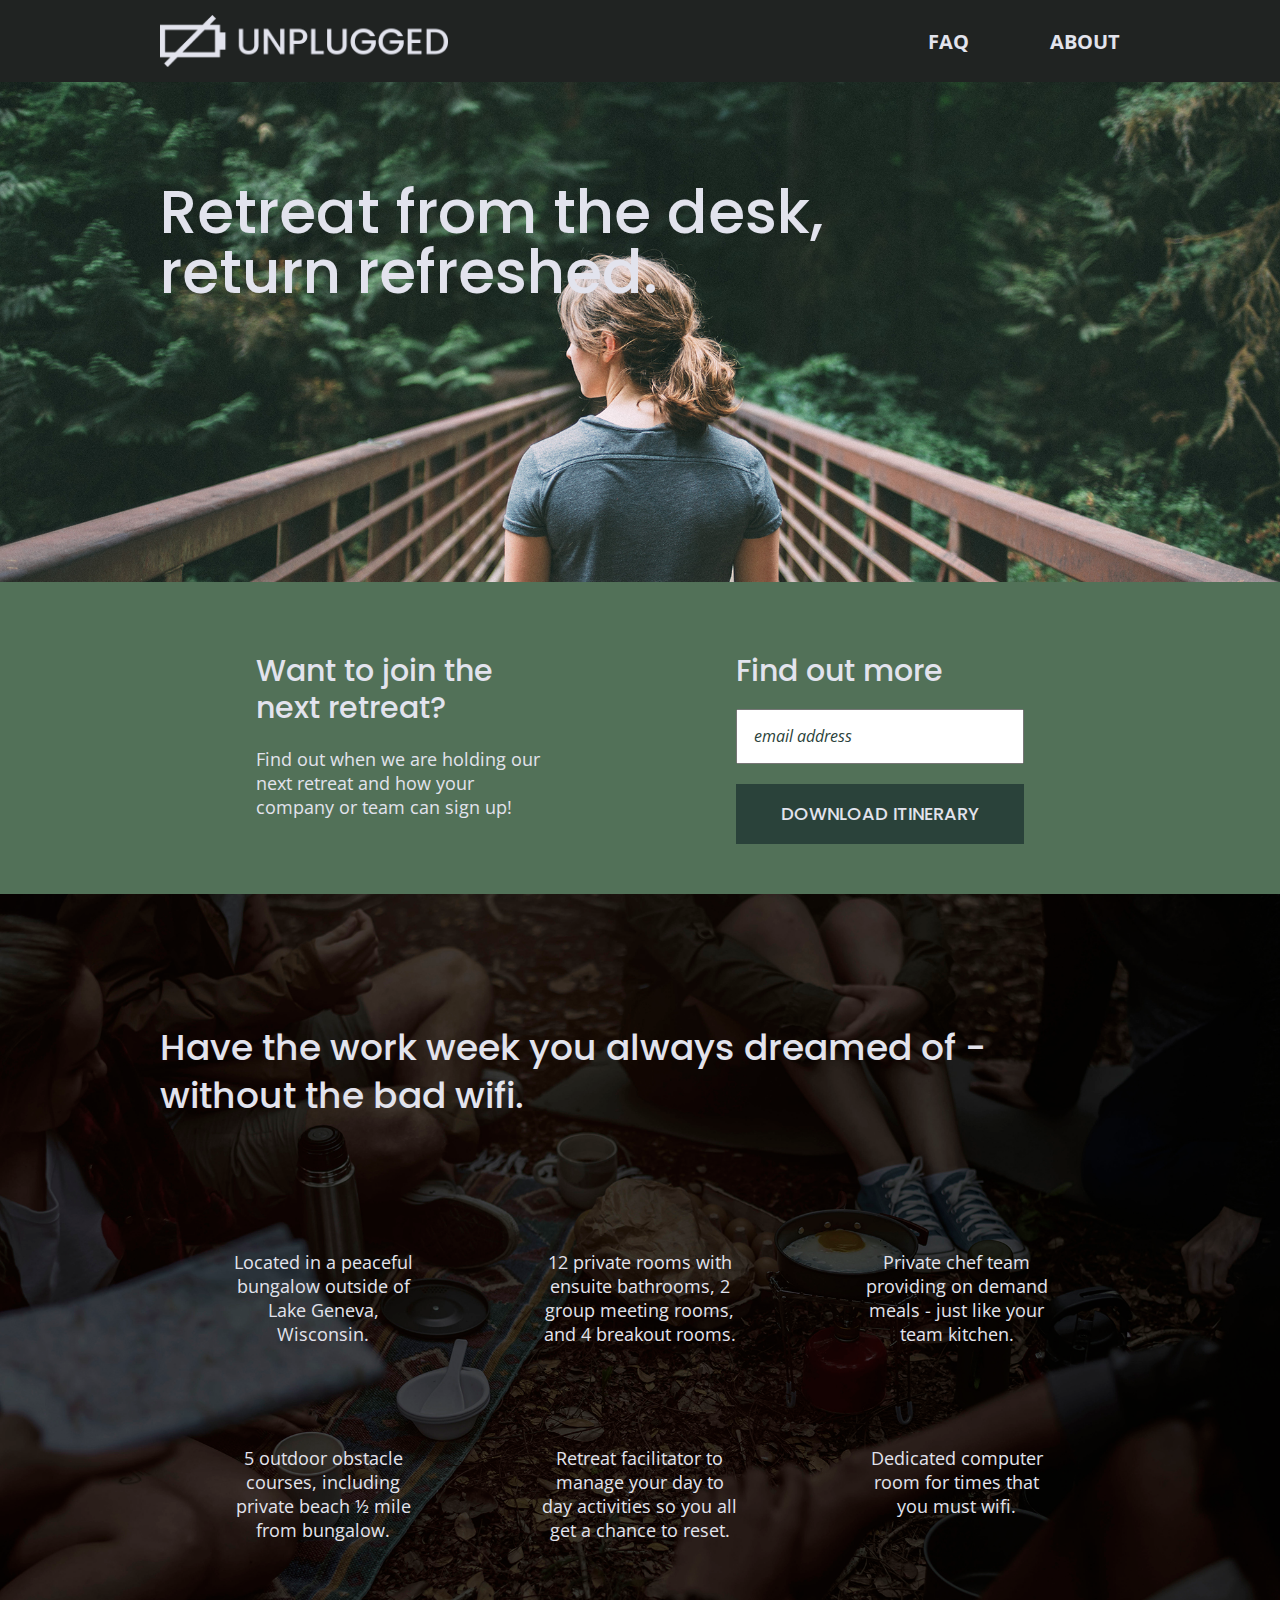
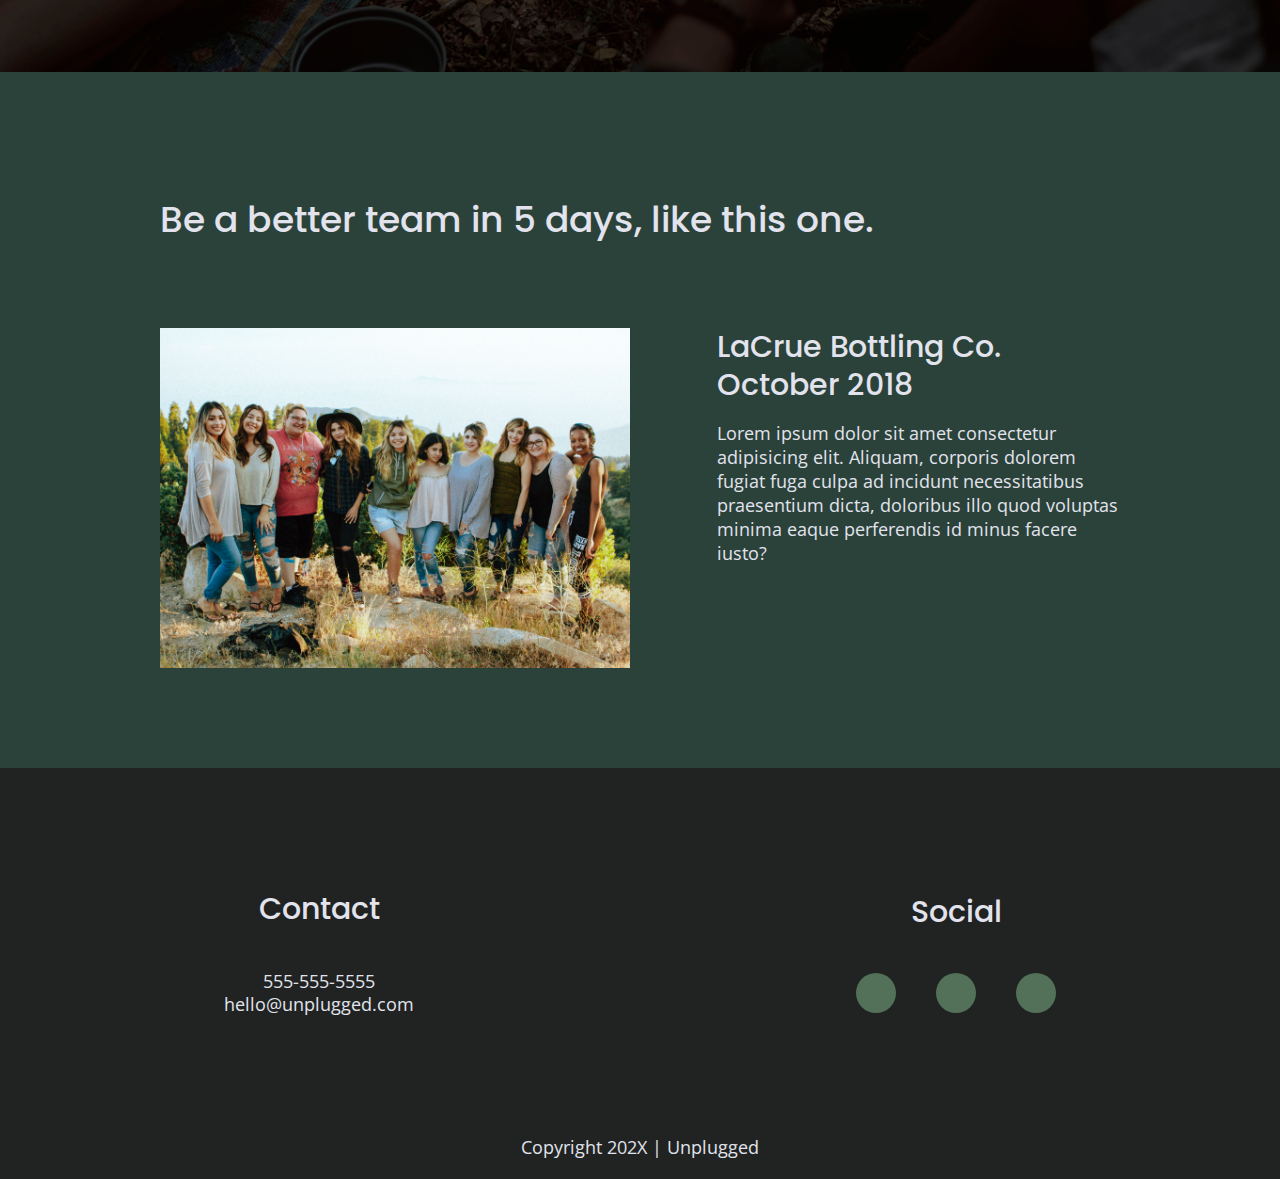
==== commit 62cabc39: "footer icons added" ====
--- a/index.html
+++ b/index.html
@@ -155,9 +155,15 @@
         <div class="social">
           <h4>Social</h4>
           <div class="social-icons">
-            <p><a href="https://www.facebook.com/skillcrush" target="_blank" rel="noopener"></a></p>
-            <p><a href="https://x.com/skillcrush" target="_blank" rel="noopener"></a></p>
-            <p><a href="https://instagram.com/skillcrush" target="_blank" rel="noopener"></a></p>
+            <p>
+              <a href="https://www.facebook.com/Skillcrush/" target="_blank"><i class="fab fa-facebook-f"></i></a>
+            </p>
+            <p>
+              <a href="https://twitter.com/Skillcrush" target="_blank"><i class="fab fa-twitter"></i></a>
+            </p>
+            <p>
+              <a href="https://www.instagram.com/skillcrush/" target="_blank"><i class="fab fa-instagram"></i></a>
+            </p>
           </div>
         </div>
       </div>
--- a/css/main.css
+++ b/css/main.css
@@ -212,7 +212,7 @@
 
 footer .social-icons {
   display: flex;
-  justify-content: center;
+  justify-content: space-around;
   align-items: center;
 }
 
@@ -220,6 +220,14 @@
   display: flex;
   justify-content: center;
   align-items: center;
+  background-color: #527158;
+  border-radius: 50%;
+  width: 40px;
+  height: 40px;
+}
+
+footer .social-icons p i {
+  font-size: 1.3125em;
 }
 
 footer p {
@@ -321,7 +329,7 @@
 }
 
 .features i {
-	font-size: 3.75em;
+  font-size: 3.75em;
   /* margin-bottom: 40px; */
 }
 
@@ -641,6 +649,11 @@
     width: 100%;
   }
 
+  footer .social-icons {
+    width: 12.5em;
+    justify-content: space-between;
+  }
+
   /* ==========================================================================
    About Page
    ========================================================================== */
